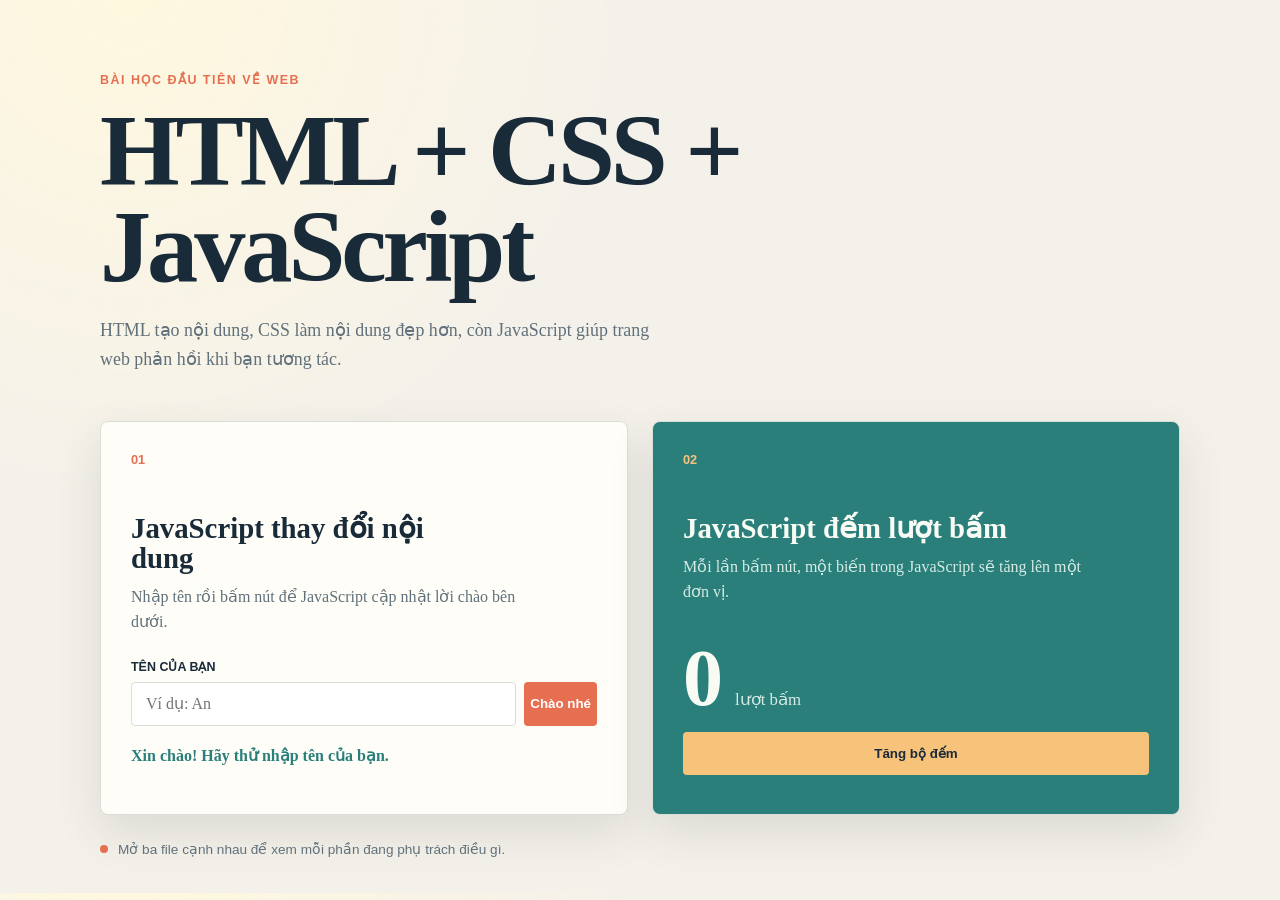
==== index.html @ 62739acd "deploy" ====
<!DOCTYPE html>
<html lang="vi">
<head>
  <meta charset="UTF-8">
  <meta name="viewport" content="width=device-width, initial-scale=1.0">
  <title>Ví dụ HTML, CSS và JavaScript</title>
  <link rel="stylesheet" href="style.css">
</head>
<body>
  <main class="container">
    <section class="hero">
      <p class="eyebrow">Bài học đầu tiên về web</p>
      <h1>HTML + CSS + JavaScript</h1>
      <p class="intro">
        HTML tạo nội dung, CSS làm nội dung đẹp hơn, còn JavaScript giúp trang web phản hồi khi bạn tương tác.
      </p>
    </section>

    <section class="demo-grid" aria-label="Các ví dụ tương tác">
      <article class="demo-card">
        <span class="number">01</span>
        <h2>JavaScript thay đổi nội dung</h2>
        <p>Nhập tên rồi bấm nút để JavaScript cập nhật lời chào bên dưới.</p>
        <label for="name-input">Tên của bạn</label>
        <div class="input-row">
          <input id="name-input" type="text" placeholder="Ví dụ: An">
          <button id="greet-button" type="button">Chào nhé</button>
        </div>
        <p id="greeting" class="result" aria-live="polite">Xin chào! Hãy thử nhập tên của bạn.</p>
      </article>

      <article class="demo-card accent-card">
        <span class="number">02</span>
        <h2>JavaScript đếm lượt bấm</h2>
        <p>Mỗi lần bấm nút, một biến trong JavaScript sẽ tăng lên một đơn vị.</p>
        <div class="counter" aria-live="polite">
          <strong id="count">0</strong>
          <span>lượt bấm</span>
        </div>
        <button id="count-button" class="wide-button" type="button">Tăng bộ đếm</button>
      </article>
    </section>

    <footer>
      <span class="dot"></span>
      Mở ba file cạnh nhau để xem mỗi phần đang phụ trách điều gì.
    </footer>
  </main>

  <script src="script.js"></script>
</body>
</html>
---- style.css ----
:root {
  color-scheme: light;
  --ink: #192a38;
  --muted: #61717b;
  --paper: #f4f1ea;
  --card: #fffdf8;
  --line: #d9dfd8;
  --coral: #e66f51;
  --teal: #2a7f7b;
  --shadow: 0 18px 45px rgba(38, 54, 51, 0.12);
}

* {
  box-sizing: border-box;
}

body {
  margin: 0;
  min-width: 320px;
  background: radial-gradient(circle at 10% 0%, #fff8df 0, transparent 34%), var(--paper);
  color: var(--ink);
  font-family: Georgia, "Times New Roman", serif;
}

.container {
  width: min(1080px, calc(100% - 40px));
  margin: 0 auto;
  padding: 72px 0 36px;
}

.hero {
  max-width: 720px;
  margin-bottom: 46px;
}

.eyebrow {
  margin: 0 0 16px;
  color: var(--coral);
  font-family: "Trebuchet MS", sans-serif;
  font-size: 0.78rem;
  font-weight: bold;
  letter-spacing: 0.12em;
  text-transform: uppercase;
}

h1,
h2,
p {
  margin-top: 0;
}

h1 {
  max-width: 650px;
  margin-bottom: 20px;
  font-size: clamp(2.8rem, 8vw, 6.4rem);
  line-height: 0.94;
  letter-spacing: -0.04em;
}

.intro {
  max-width: 580px;
  color: var(--muted);
  font-size: 1.12rem;
  line-height: 1.65;
}

.demo-grid {
  display: grid;
  grid-template-columns: repeat(2, minmax(0, 1fr));
  gap: 24px;
}

.demo-card {
  min-height: 370px;
  padding: 30px;
  border: 1px solid var(--line);
  border-radius: 8px;
  background: var(--card);
  box-shadow: var(--shadow);
}

.accent-card {
  background: var(--teal);
  color: #f7fbf4;
}

.number {
  display: block;
  margin-bottom: 46px;
  color: var(--coral);
  font-family: "Trebuchet MS", sans-serif;
  font-size: 0.8rem;
  font-weight: bold;
}

.accent-card .number {
  color: #f7c37b;
}

h2 {
  max-width: 340px;
  margin-bottom: 12px;
  font-size: 1.8rem;
  line-height: 1.05;
}

.demo-card > p {
  max-width: 410px;
  color: var(--muted);
  line-height: 1.55;
}

.accent-card > p {
  color: #d5ebe4;
}

label {
  display: block;
  margin: 24px 0 8px;
  color: var(--ink);
  font-family: "Trebuchet MS", sans-serif;
  font-size: 0.78rem;
  font-weight: bold;
  text-transform: uppercase;
}

.input-row {
  display: flex;
  gap: 8px;
}

input {
  width: 100%;
  min-width: 0;
  padding: 12px 14px;
  border: 1px solid var(--line);
  border-radius: 4px;
  color: var(--ink);
  font: inherit;
  font-size: 1rem;
}

button {
  border: 0;
  border-radius: 4px;
  background: var(--coral);
  color: white;
  cursor: pointer;
  font-family: "Trebuchet MS", sans-serif;
  font-weight: bold;
  white-space: nowrap;
}

button:hover {
  background: #c9573e;
}

button:focus-visible,
input:focus-visible {
  outline: 3px solid #f7c37b;
  outline-offset: 2px;
}

.result {
  min-height: 24px;
  margin-top: 18px;
  color: var(--teal) !important;
  font-weight: bold;
}

.counter {
  display: flex;
  align-items: baseline;
  gap: 12px;
  margin: 42px 0 22px;
}

.counter strong {
  font-size: 5rem;
  line-height: 0.8;
}

.counter span {
  color: #d5ebe4;
  font-size: 1.05rem;
}

.wide-button {
  width: 100%;
  padding: 14px;
  background: #f7c37b;
  color: var(--ink);
}

.wide-button:hover {
  background: #ffe0a9;
}

footer {
  display: flex;
  align-items: center;
  gap: 10px;
  margin-top: 26px;
  color: var(--muted);
  font-family: "Trebuchet MS", sans-serif;
  font-size: 0.85rem;
}

.dot {
  width: 8px;
  height: 8px;
  border-radius: 50%;
  background: var(--coral);
}

@media (max-width: 700px) {
  .container {
    width: min(100% - 28px, 560px);
    padding-top: 44px;
  }

  .demo-grid {
    grid-template-columns: 1fr;
  }

  .demo-card {
    min-height: auto;
  }
}
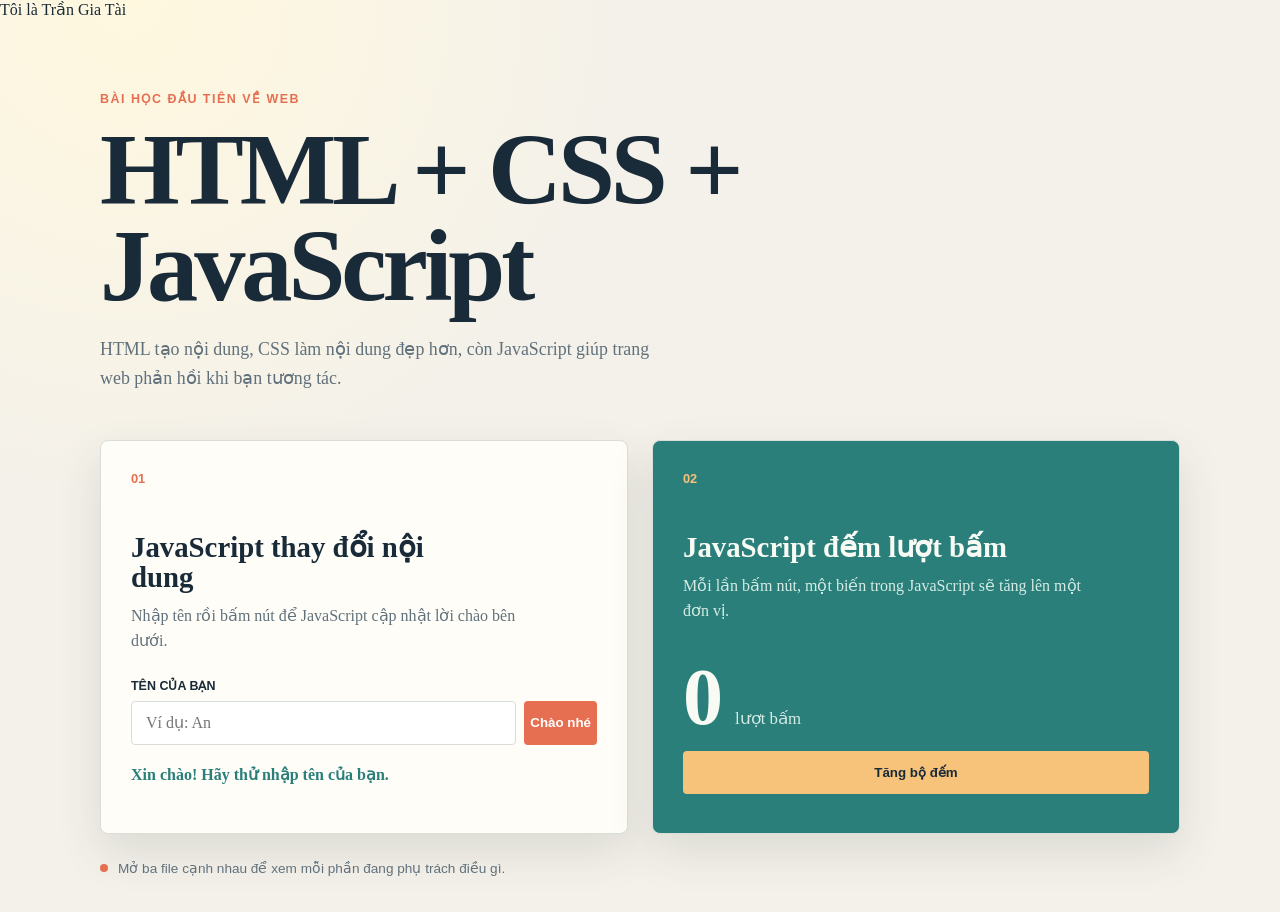
==== commit 2f28dfd9: "second" ====
--- a/index.html
+++ b/index.html
@@ -7,6 +7,7 @@
   <link rel="stylesheet" href="style.css">
 </head>
 <body>
+  Tôi là Trần Gia Tài
   <main class="container">
     <section class="hero">
       <p class="eyebrow">Bài học đầu tiên về web</p>
